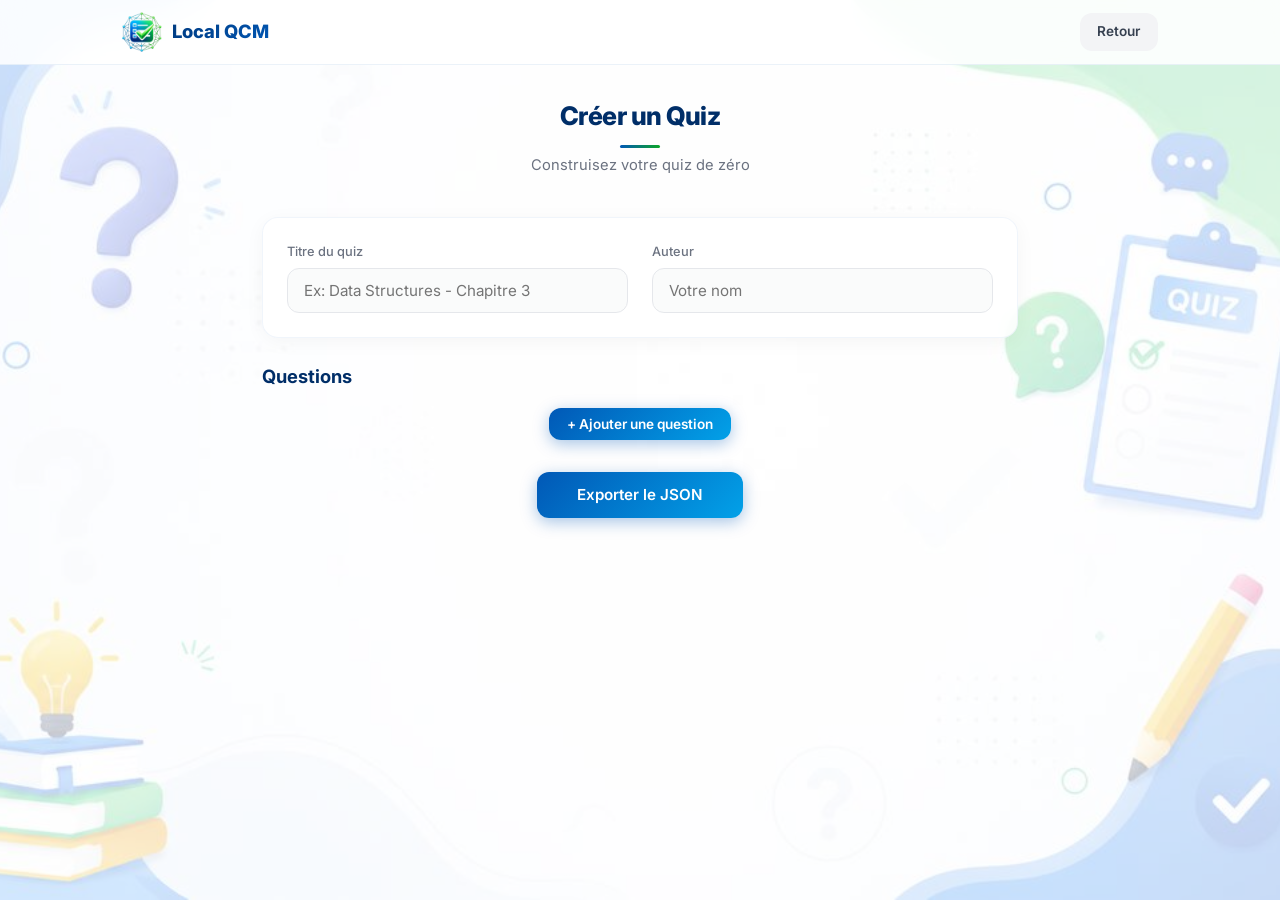
==== pages/creer.html @ 414545cc "Create creer.html" ====
<!DOCTYPE html>
<html lang="fr">
<head>
  <meta charset="UTF-8">
  <meta name="viewport" content="width=device-width, initial-scale=1.0">
  <title>Créer un quiz — Local QCM</title>
  <link rel="icon" href="../assets/favicon.ico" type="image/x-icon">
  <link rel="stylesheet" href="../css/global.css">
  <link rel="stylesheet" href="../css/importer.css">
  <style>.upload-zone{display:none}</style>
</head>
<body>

  <!-- ─── HEADER ─── -->
  <header class="header">
    <div class="header-inner">
      <a href="../index.html" class="header-logo">
        <img src="../assets/logo.png" alt="Local QCM">
        <span>Local QCM</span>
      </a>
      <nav class="header-nav">
        <a href="../index.html" class="btn btn-sm btn-back">Retour</a>
      </nav>
    </div>
  </header>

  <main class="page-main">

    <!-- ─── ENTETE DE PAGE ─── -->
    <div class="page-header">
      <h1>Créer un Quiz</h1>
      <p>Construisez votre quiz de zéro</p>
    </div>

    <!-- ─── METADONNEES : titre et auteur ─── -->
    <div class="editor-meta">
      <div class="input-group">
        <label for="quizTitle">Titre du quiz</label>
        <input type="text" id="quizTitle" placeholder="Ex: Data Structures - Chapitre 3">
      </div>
      <div class="input-group">
        <label for="quizAuthor">Auteur</label>
        <input type="text" id="quizAuthor" placeholder="Votre nom">
      </div>
    </div>

    <!-- ─── LISTE DES QUESTIONS ─── -->
    <div class="questions-header">
      <h2>Questions</h2>
    </div>

    <div class="questions-list" id="questionsList"></div>

    <div style="text-align:center; margin-top: 1rem;">
      <button class="btn btn-primary btn-sm" id="addQuestionBtn">+ Ajouter une question</button>
    </div>

    <!-- ─── BOUTON EXPORT ─── -->
    <div class="editor-actions">
      <button class="btn btn-primary" id="exportBtn">Exporter le JSON</button>
    </div>

  </main>

  <script src="../js/creer.js"></script>
</body>
</html>
---- css/global.css ----
/* =============================================
   LOCAL QCM — Styles globaux partages par toutes
   les pages (header, hero, sections, footer)
   ============================================= */

@import url('https://fonts.googleapis.com/css2?family=Inter:wght@400;500;600;700;800;900&display=swap');

/* ─── Reset & Base ─── */

*, *::before, *::after {
  margin: 0;
  padding: 0;
  box-sizing: border-box;
}

html {
  font-size: 16px;
  scroll-behavior: smooth;
}

body {
  font-family: 'Inter', -apple-system, BlinkMacSystemFont, sans-serif;
  background: url('../assets/fond.png') center / cover fixed no-repeat;
  color: #1f2937;
  line-height: 1.6;
  position: relative;
}

body::before {
  content: '';
  position: fixed;
  inset: 0;
  background: rgba(255, 255, 255, 0.75);
  z-index: -1;
}

a {
  text-decoration: none;
  color: inherit;
}

img {
  display: block;
  max-width: 100%;
}

@keyframes fadeUp {
  from { opacity: 0; transform: translateY(24px); }
  to   { opacity: 1; transform: translateY(0); }
}

/* ─── Animations ─── */

@keyframes float {
  0%, 100% { transform: translateY(0) rotate(0deg); }
  33% { transform: translateY(-12px) rotate(1deg); }
  66% { transform: translateY(6px) rotate(-1deg); }
}

@keyframes particleDrift {
  0%   { transform: translate(0, 0) scale(1); opacity: 0; }
  20%  { opacity: 1; }
  80%  { opacity: 1; }
  100% { transform: translate(30px, -60px) scale(0.3); opacity: 0; }
}

@keyframes rippleAnim {
  to { transform: scale(4); opacity: 0; }
}

@keyframes sweep {
  0%   { left: -100%; }
  100% { left: 200%; }
}

@keyframes revealUp {
  from { opacity: 0; transform: translateY(30px); }
  to   { opacity: 1; transform: translateY(0); }
}

/* ─── Progress bar ─── */

.progress-bar {
  position: fixed;
  top: 0;
  left: 0;
  height: 3px;
  background: linear-gradient(90deg, #0158b6, #02a1e8, #0da528, #20d7d0);
  z-index: 999;
  width: 0%;
  transition: width 0.1s linear;
  border-radius: 0 2px 2px 0;
}

/* ─── Scroll reveal ─── */

.reveal {
  opacity: 0;
  animation: revealUp 0.7s cubic-bezier(0.16, 1, 0.3, 1) forwards;
}

.stat.reveal {
  animation-delay: calc(var(--i, 0) * 0.15s);
}

/* ─── Header ─── */

.header {
  position: fixed;
  top: 0;
  left: 0;
  right: 0;
  z-index: 100;
  background: rgba(255, 255, 255, 0.88);
  backdrop-filter: blur(16px);
  border-bottom: 1px solid rgba(1, 88, 182, 0.08);
}

.header-inner {
  max-width: 1100px;
  margin: 0 auto;
  padding: 0 2rem;
  height: 64px;
  display: flex;
  align-items: center;
  justify-content: space-between;
}

.header-logo {
  display: flex;
  align-items: center;
  gap: 0.6rem;
  font-weight: 800;
  font-size: 1.15rem;
  background: linear-gradient(135deg, #002e68, #0158b6);
  -webkit-background-clip: text;
  -webkit-text-fill-color: transparent;
  background-clip: text;
}

.header-logo img {
  width: 40px;
  height: 40px;
  object-fit: contain;
}

.header-nav {
  display: flex;
  align-items: center;
  gap: 1.5rem;
}

.header-nav a:not(.btn) {
  font-size: 0.88rem;
  font-weight: 500;
  color: #6b7280;
  transition: color 0.2s;
}

.header-nav a:not(.btn):hover {
  color: #0158b6;
}

.header-nav a:not(.btn).nav-active {
  color: #0158b6;
  position: relative;
}

.header-nav a:not(.btn).nav-active::after {
  content: '';
  position: absolute;
  bottom: -4px;
  left: 0;
  right: 0;
  height: 2px;
  background: #0158b6;
  border-radius: 1px;
  animation: revealUp 0.3s ease forwards;
}

.nav-github {
  display: inline-flex;
  align-items: center;
  gap: 0.35rem;
}

/* ─── Boutons ─── */

.btn {
  display: inline-flex;
  align-items: center;
  justify-content: center;
  gap: 0.5rem;
  padding: 0.75rem 1.5rem;
  border: none;
  border-radius: 12px;
  font-size: 0.95rem;
  font-weight: 600;
  font-family: inherit;
  cursor: pointer;
  transition: transform 0.15s, box-shadow 0.25s, background 0.25s;
  white-space: nowrap;
  position: relative;
  overflow: hidden;
  isolation: isolate;
}

.btn:active {
  transform: scale(0.97);
}

.btn-sm {
  padding: 0.5rem 1.1rem;
  font-size: 0.85rem;
}

.btn-primary {
  background: linear-gradient(135deg, #0158b6, #02a1e8);
  color: #ffffff;
  box-shadow: 0 4px 16px rgba(1, 88, 182, 0.35);
}

.btn-primary::before {
  content: '';
  position: absolute;
  top: 0;
  left: -100%;
  width: 100%;
  height: 100%;
  background: linear-gradient(90deg, transparent, rgba(255,255,255,0.2), transparent);
  transition: none;
  z-index: 1;
  pointer-events: none;
}

.btn-primary:hover::before {
  animation: sweep 0.6s ease;
}

.btn-primary:hover {
  box-shadow: 0 8px 28px rgba(1, 88, 182, 0.45);
  transform: translateY(-1px);
}

.btn-primary:active {
  transform: scale(0.97);
}

.btn-primary:disabled {
  opacity: 0.5;
  cursor: not-allowed;
  transform: none !important;
  box-shadow: none !important;
}

/* ─── Ripple ─── */

.ripple {
  position: absolute;
  border-radius: 50%;
  background: rgba(255, 255, 255, 0.35);
  pointer-events: none;
  animation: rippleAnim 0.55s cubic-bezier(0.25, 0, 0.3, 1) forwards;
  z-index: 2;
}

/* ─── Hero ─── */

.hero {
  position: relative;
  min-height: 100vh;
  display: flex;
  align-items: center;
  overflow: hidden;
}

.hero-bg {
  position: absolute;
  inset: 0;
  background:
    url('../assets/fond.png') center / cover fixed no-repeat;
  z-index: 0;
}

.hero-bg::before {
  content: '';
  position: absolute;
  inset: 0;
  background:
    radial-gradient(ellipse 100% 70% at 10% 20%, rgba(1, 88, 182, 0.35) 0%, transparent 60%),
    radial-gradient(ellipse 80% 60% at 90% 80%, rgba(13, 165, 40, 0.30) 0%, transparent 50%),
    radial-gradient(ellipse 90% 50% at 70% 10%, rgba(2, 161, 232, 0.30) 0%, transparent 50%),
    radial-gradient(ellipse 70% 40% at 30% 90%, rgba(32, 215, 208, 0.25) 0%, transparent 50%),
    linear-gradient(160deg, rgba(232, 244, 253, 0.70) 0%, rgba(240, 253, 244, 0.70) 40%, rgba(232, 250, 248, 0.70) 70%, rgba(254, 252, 232, 0.70) 100%);
  z-index: 1;
}

.hero-bg::after {
  content: '';
  position: absolute;
  width: 600px;
  height: 600px;
  border-radius: 50%;
  background: radial-gradient(circle, rgba(2, 161, 232, 0.12), rgba(32, 215, 208, 0.06) 50%, transparent 70%);
  top: -150px;
  right: -150px;
  z-index: 2;
  animation: float 14s ease-in-out infinite;
}

.hero-bg .blob2 {
  position: absolute;
  width: 400px;
  height: 400px;
  border-radius: 50%;
  background: radial-gradient(circle, rgba(13, 165, 40, 0.10), transparent 60%);
  bottom: -80px;
  left: -100px;
  z-index: 2;
  animation: float 10s ease-in-out infinite reverse;
}

/* ─── Hero particles ─── */

.hero-particles {
  position: absolute;
  inset: 0;
  z-index: 3;
  pointer-events: none;
  overflow: hidden;
}

.hero-particles .particle {
  position: absolute;
  border-radius: 50%;
  background: radial-gradient(circle, rgba(1, 88, 182, 0.3), transparent 70%);
  animation: particleDrift linear infinite;
  will-change: transform;
}

.hero-inner {
  position: relative;
  z-index: 1;
  max-width: 1100px;
  margin: 0 auto;
  padding: 6rem 2rem 4rem;
  display: flex;
  gap: 4rem;
  align-items: center;
}

.hero-content {
  flex: 1.2;
  animation: fadeUp 0.8s ease;
}

.hero-content h1 {
  font-size: 3rem;
  font-weight: 900;
  line-height: 1.1;
  letter-spacing: -0.03em;
  color: #002e68;
}

.hero-content h1 span {
  background: linear-gradient(135deg, #0da528, #01a2a4);
  -webkit-background-clip: text;
  -webkit-text-fill-color: transparent;
  background-clip: text;
}

.hero-desc {
  font-size: 1.1rem;
  color: #6b7280;
  margin-top: 1.25rem;
  max-width: 480px;
  line-height: 1.7;
}

.hero-stats {
  display: flex;
  gap: 1rem;
  margin-top: 2rem;
}

.stat {
  text-align: center;
  padding: 0.35rem 0.7rem;
  backdrop-filter: blur(8px);
  border-radius: 10px;
  border: 1px solid rgba(255, 255, 255, 0.8);
  min-width: 65px;
}

.stat:nth-child(1) {
  background: rgba(219, 234, 254, 0.6);
}

.stat:nth-child(2) {
  background: rgba(187, 247, 208, 0.6);
}

.stat:nth-child(3) {
  background: rgba(204, 251, 241, 0.6);
}

.stat strong {
  display: block;
  font-size: 1.1rem;
  font-weight: 800;
}

.stat:nth-child(1) strong {
  background: linear-gradient(135deg, #0158b6, #02a1e8);
  -webkit-background-clip: text;
  -webkit-text-fill-color: transparent;
  background-clip: text;
}

.stat:nth-child(2) strong {
  background: linear-gradient(135deg, #0da528, #37de48);
  -webkit-background-clip: text;
  -webkit-text-fill-color: transparent;
  background-clip: text;
}

.stat:nth-child(3) strong {
  background: linear-gradient(135deg, #01a2a4, #20d7d0);
  -webkit-background-clip: text;
  -webkit-text-fill-color: transparent;
  background-clip: text;
}

.stat span {
  font-size: 0.78rem;
  color: #9ca3af;
  font-weight: 500;
}

.hero-join {
  flex: 0.8;
  animation: fadeUp 0.8s ease 0.2s both;
}

.join-card {
  background: rgba(255, 255, 255, 0.88);
  backdrop-filter: blur(16px);
  border-radius: 20px;
  padding: 2rem;
  box-shadow: 0 8px 40px rgba(0, 46, 104, 0.10), 0 2px 8px rgba(0, 46, 104, 0.04);
  border: 1px solid rgba(255, 255, 255, 0.9);
  position: relative;
  overflow: hidden;
}

.join-card::before {
  content: '';
  position: absolute;
  top: 0;
  left: 0;
  right: 0;
  height: 4px;
  background: linear-gradient(90deg, #0158b6, #0da528, #20d7d0);
}

.join-card h2 {
  font-size: 1.1rem;
  font-weight: 700;
  color: #002e68;
  margin-bottom: 1.25rem;
}

.join-form {
  display: flex;
  flex-direction: column;
  gap: 1rem;
}

.input-group {
  position: relative;
}

.input-group label {
  display: block;
  font-size: 0.8rem;
  font-weight: 500;
  color: #6b7280;
  margin-bottom: 0.35rem;
  transition: color 0.2s;
}

.input-group input {
  width: 100%;
  padding: 0.75rem 1rem;
  border: 1.5px solid #e5e7eb;
  border-radius: 12px;
  font-size: 0.95rem;
  font-family: inherit;
  color: #002e68;
  background: rgba(249, 250, 251, 0.8);
  transition: border-color 0.2s, box-shadow 0.2s, background 0.2s, transform 0.2s;
  outline: none;
}

.input-group input:focus {
  border-color: #0158b6;
  background: #ffffff;
  box-shadow: 0 0 0 4px rgba(1, 88, 182, 0.10);
  transform: scale(1.01);
}

.input-group:focus-within label {
  color: #0158b6;
}

.code-input {
  letter-spacing: 0.3em;
  font-weight: 700;
  text-align: center;
  font-size: 1.25rem;
}

.btn-join {
  margin-top: 0.5rem;
}

/* ─── Sections ─── */

.section {
  padding: 5rem 2rem;
  position: relative;
}

.section:nth-child(even) {
  background: rgba(248, 250, 252, 0.7);
}

.section-alt {
  background: linear-gradient(180deg, rgba(232, 244, 253, 0.9), rgba(219, 234, 254, 0.7) 30%, rgba(240, 253, 244, 0.8) 70%, rgba(232, 250, 248, 0.9));
  position: relative;
}

.section-alt::before {
  content: '';
  position: absolute;
  top: 0;
  left: 0;
  right: 0;
  height: 6px;
  background: linear-gradient(90deg, #0158b6, #0da528, #20d7d0, #02a1e8);
}

.section-alt::after {
  content: '';
  position: absolute;
  bottom: 0;
  left: 0;
  right: 0;
  height: 6px;
  background: linear-gradient(90deg, #02a1e8, #20d7d0, #0da528, #0158b6);
}

.section-inner {
  max-width: 1100px;
  margin: 0 auto;
}

.section-title {
  font-size: 2rem;
  font-weight: 800;
  color: #002e68;
  text-align: center;
  letter-spacing: -0.02em;
  position: relative;
}

.section-title::after {
  content: '';
  display: block;
  width: 80px;
  height: 4px;
  background: linear-gradient(90deg, #0158b6, #0da528, #20d7d0);
  border-radius: 2px;
  margin: 0.75rem auto 0;
}

.section-sub {
  text-align: center;
  color: #6b7280;
  font-size: 1rem;
  margin-top: 0.5rem;
  margin-bottom: 3rem;
}

/* ─── Steps ─── */

.steps {
  display: flex;
  gap: 2rem;
}

.step {
  flex: 1;
  text-align: center;
  border-radius: 20px;
  padding: 2.5rem 1.5rem 2rem;
  border: 1px solid rgba(1, 88, 182, 0.08);
  box-shadow: 0 4px 20px rgba(0, 0, 0, 0.04);
  transition: transform 0.3s, box-shadow 0.3s;
  position: relative;
  overflow: hidden;
  transform-style: preserve-3d;
  perspective: 800px;
  transform: perspective(800px) rotateX(var(--rx, 0deg)) rotateY(var(--ry, 0deg));
}

.step:nth-child(1) {
  background: linear-gradient(180deg, rgba(239, 246, 255, 0.85), rgba(219, 234, 254, 0.7));
  border-color: rgba(1, 88, 182, 0.12);
}

.step:nth-child(2) {
  background: linear-gradient(180deg, rgba(240, 253, 244, 0.85), rgba(220, 252, 231, 0.7));
  border-color: rgba(13, 165, 40, 0.12);
}

.step:nth-child(3) {
  background: linear-gradient(180deg, rgba(240, 253, 250, 0.85), rgba(204, 251, 241, 0.7));
  border-color: rgba(1, 162, 164, 0.12);
}

.step::before {
  content: '';
  position: absolute;
  top: 0;
  left: 0;
  right: 0;
  height: 4px;
  background: linear-gradient(90deg, #0158b6, #02a1e8);
  border-radius: 20px 20px 0 0;
  z-index: 2;
}

.step::after {
  content: '';
  position: absolute;
  inset: 0;
  background: radial-gradient(circle at var(--gx, 50%) var(--gy, 50%), rgba(255,255,255,0.3), transparent 60%);
  pointer-events: none;
  opacity: 0;
  transition: opacity 0.35s;
  border-radius: inherit;
}

.step:hover::after {
  opacity: 1;
}

.step > * {
  position: relative;
  z-index: 1;
}

.step:nth-child(2)::before {
  background: linear-gradient(90deg, #0da528, #37de48);
}

.step:nth-child(3)::before {
  background: linear-gradient(90deg, #01a2a4, #20d7d0);
}

.step:hover {
  box-shadow: 0 12px 40px rgba(1, 88, 182, 0.10);
}

.step-num {
  width: 44px;
  height: 44px;
  border-radius: 50%;
  background: linear-gradient(135deg, #0158b6, #02a1e8);
  color: #ffffff;
  font-weight: 800;
  font-size: 1.15rem;
  display: flex;
  align-items: center;
  justify-content: center;
  margin: 0 auto 1rem;
  box-shadow: 0 4px 12px rgba(1, 88, 182, 0.25);
}

.step:nth-child(2) .step-num {
  background: linear-gradient(135deg, #0da528, #37de48);
  box-shadow: 0 4px 12px rgba(13, 165, 40, 0.25);
}

.step:nth-child(3) .step-num {
  background: linear-gradient(135deg, #01a2a4, #20d7d0);
  box-shadow: 0 4px 12px rgba(1, 162, 164, 0.25);
}

.step img {
  width: 40px;
  height: 40px;
  object-fit: contain;
  margin: 0 auto 0.75rem;
  opacity: 0.7;
}

.step h3 {
  font-size: 1.05rem;
  font-weight: 700;
  color: #002e68;
  margin-bottom: 0.5rem;
}

.step p {
  font-size: 0.88rem;
  color: #6b7280;
  line-height: 1.6;
}

/* ─── Features ─── */

.features {
  display: flex;
  flex-wrap: wrap;
  gap: 1.5rem;
}

.feature {
  flex: 1 1 calc(33.333% - 1rem);
  border-radius: 16px;
  padding: 1.75rem;
  border: 1px solid rgba(1, 88, 182, 0.06);
  transition: box-shadow 0.3s, transform 0.25s;
  position: relative;
  overflow: hidden;
  transform-style: preserve-3d;
  perspective: 800px;
  transform: perspective(800px) rotateX(var(--rx, 0deg)) rotateY(var(--ry, 0deg));
}

.feature:nth-child(1),
.feature:nth-child(4) {
  background: linear-gradient(135deg, rgba(239, 246, 255, 0.85), rgba(232, 244, 253, 0.7));
}

.feature:nth-child(2),
.feature:nth-child(5) {
  background: linear-gradient(135deg, rgba(240, 253, 244, 0.85), rgba(232, 250, 240, 0.7));
}

.feature:nth-child(3),
.feature:nth-child(6) {
  background: linear-gradient(135deg, rgba(240, 253, 250, 0.85), rgba(232, 250, 248, 0.7));
}

.feature::before {
  content: '';
  position: absolute;
  top: 0;
  left: 0;
  width: 4px;
  height: 100%;
  background: linear-gradient(180deg, #0158b6, #02a1e8);
  border-radius: 0 4px 4px 0;
  opacity: 0;
  transition: opacity 0.3s;
}

.feature:nth-child(2)::before,
.feature:nth-child(5)::before {
  background: linear-gradient(180deg, #0da528, #37de48);
}

.feature:nth-child(3)::before,
.feature:nth-child(6)::before {
  background: linear-gradient(180deg, #01a2a4, #20d7d0);
}

.feature:hover {
  box-shadow: 0 12px 32px rgba(0, 46, 104, 0.07);
}

.feature:hover::before {
  opacity: 1;
}

.feature::after {
  content: '';
  position: absolute;
  inset: 0;
  background: radial-gradient(circle at var(--gx, 50%) var(--gy, 50%), rgba(255,255,255,0.25), transparent 60%);
  pointer-events: none;
  opacity: 0;
  transition: opacity 0.35s;
  border-radius: inherit;
}

.feature:hover::after {
  opacity: 1;
}

.feature > * {
  position: relative;
  z-index: 1;
}

.feature-icon {
  width: 44px;
  height: 44px;
  border-radius: 12px;
  display: flex;
  align-items: center;
  justify-content: center;
  margin-bottom: 1rem;
  transition: transform 0.3s, box-shadow 0.3s;
}

.feature:nth-child(1) .feature-icon,
.feature:nth-child(4) .feature-icon {
  background: linear-gradient(135deg, #dbeafe, #bfdbfe);
}

.feature:nth-child(2) .feature-icon,
.feature:nth-child(5) .feature-icon {
  background: linear-gradient(135deg, #bbf7d0, #86efac);
}

.feature:nth-child(3) .feature-icon,
.feature:nth-child(6) .feature-icon {
  background: linear-gradient(135deg, #ccfbf1, #99f6e4);
}

.feature:hover .feature-icon {
  transform: scale(1.08);
  box-shadow: 0 4px 12px rgba(1, 88, 182, 0.12);
}

.feature-icon img {
  width: 22px;
  height: 22px;
  object-fit: contain;
  opacity: 0.7;
}

.feature h3 {
  font-size: 1rem;
  font-weight: 700;
  color: #002e68;
  margin-bottom: 0.4rem;
}

.feature p {
  font-size: 0.88rem;
  color: #6b7280;
  line-height: 1.6;
}

/* ─── Teacher Cards ─── */

.cards-grid {
  display: flex;
  gap: 1.5rem;
  justify-content: center;
}

.cards-grid .tile {
  flex: 1;
  max-width: 280px;
}

.tile {
  border: 2px solid rgba(1, 88, 182, 0.10);
  border-radius: 20px;
  padding: 2.25rem 1rem;
  text-align: center;
  cursor: pointer;
  transition: all 0.3s;
  text-decoration: none;
  display: flex;
  flex-direction: column;
  align-items: center;
  gap: 0.75rem;
  position: relative;
  overflow: hidden;
  transform-style: preserve-3d;
  perspective: 800px;
  transform: perspective(800px) rotateX(var(--rx, 0deg)) rotateY(var(--ry, 0deg));
}

.tile::before {
  content: '';
  position: absolute;
  inset: 0;
  background: radial-gradient(circle at var(--gx, 50%) var(--gy, 50%), rgba(255,255,255,0.35), transparent 60%);
  pointer-events: none;
  opacity: 0;
  transition: opacity 0.35s;
  z-index: 1;
  border-radius: inherit;
}

.tile:hover::before {
  opacity: 1;
}

.tile:nth-child(1) {
  background: linear-gradient(180deg, #dbeafe, rgba(255, 255, 255, 0.85));
  border-color: rgba(1, 88, 182, 0.15);
}

.tile:nth-child(2) {
  background: linear-gradient(180deg, #bbf7d0, rgba(255, 255, 255, 0.85));
  border-color: rgba(13, 165, 40, 0.15);
}

.tile:nth-child(3) {
  background: linear-gradient(180deg, #ccfbf1, rgba(255, 255, 255, 0.85));
  border-color: rgba(1, 162, 164, 0.15);
}

.tile::after {
  content: '';
  position: absolute;
  bottom: 0;
  left: 0;
  right: 0;
  height: 5px;
  background: linear-gradient(90deg, #0158b6, #02a1e8);
  border-radius: 0 0 20px 20px;
  opacity: 0;
  transition: opacity 0.3s;
}

.tile:nth-child(2)::after {
  background: linear-gradient(90deg, #0da528, #37de48);
}

.tile:nth-child(3)::after {
  background: linear-gradient(90deg, #01a2a4, #20d7d0);
}

.tile:hover {
  border-color: rgba(1, 88, 182, 0.25);
  box-shadow: 0 16px 40px rgba(1, 88, 182, 0.15);
  transform: perspective(800px) rotateX(var(--rx, 0deg)) rotateY(var(--ry, 0deg)) translateY(-4px);
}

.tile:hover img {
  transform: scale(1.2);
}

.tile:hover::after {
  opacity: 1;
}

.tile:active {
  transform: perspective(800px) rotateX(var(--rx, 0deg)) rotateY(var(--ry, 0deg)) scale(0.96);
}

.tile img {
  width: 52px;
  height: 52px;
  object-fit: contain;
  opacity: 0.95;
  transition: transform 0.3s;
  will-change: transform;
}

.tile span {
  font-size: 1rem;
  font-weight: 800;
  color: #002e68;
  line-height: 1.3;
}

.tile-sub {
  font-size: 0.78rem;
  color: #6b7280;
  font-weight: 500;
}

/* ─── Footer ─── */

.footer {
  background: linear-gradient(135deg, rgba(0, 46, 104, 0.95), rgba(0, 26, 61, 0.95));
  backdrop-filter: blur(8px);
  color: #d1d5db;
  padding: 3.5rem 2rem;
  text-align: center;
  position: relative;
  overflow: hidden;
}

.footer::before {
  content: '';
  position: absolute;
  top: 0;
  left: 0;
  right: 0;
  height: 4px;
  background: linear-gradient(90deg, #0158b6, #0da528, #20d7d0);
}

.footer-inner {
  max-width: 1100px;
  margin: 0 auto;
  position: relative;
}

.footer-brand {
  display: flex;
  align-items: center;
  justify-content: center;
  gap: 0.6rem;
  font-weight: 700;
  font-size: 1rem;
  color: #ffffff;
  margin-bottom: 0.75rem;
}

.footer-brand img {
  width: 28px;
  height: 28px;
  object-fit: contain;
}

.footer-text {
  font-size: 0.85rem;
  color: #94a3b8;
  line-height: 1.6;
  margin-bottom: 1rem;
}

.footer-text a {
  color: #60a5fa;
  transition: color 0.2s;
}

.footer-text a:hover {
  color: #93c5fd;
  text-decoration: underline;
}

.footer-copy {
  font-size: 0.78rem;
  color: #64748b;
}

/* ─── Responsive ─── */

@media (max-width: 900px) {
  .hero-inner {
    flex-direction: column;
    gap: 2.5rem;
    padding-top: 5rem;
  }

  .hero-content {
    text-align: center;
  }

  .hero-content h1 {
    font-size: 2.2rem;
  }

  .hero-desc {
    max-width: 100%;
  }

  .hero-stats {
    justify-content: center;
  }

  .hero-join {
    width: 100%;
    max-width: 400px;
  }

  .steps {
    flex-direction: column;
  }

  .feature {
    flex: 1 1 100%;
  }

  .cards-grid {
    flex-direction: column;
    align-items: center;
  }

  .cards-grid .tile {
    max-width: 100%;
    width: 100%;
  }
}

@media (max-width: 640px) {
  .header-nav a:not(.btn) {
    display: none;
  }

  .hero-content h1 {
    font-size: 1.8rem;
  }

  .hero-stats {
    flex-wrap: wrap;
    gap: 0.75rem;
  }

  .stat {
    flex: 1;
    min-width: 80px;
    padding: 0.5rem 0.75rem;
  }

  .stat strong {
    font-size: 1.2rem;
  }

  .section {
    padding: 3rem 1.25rem;
  }

  .section-title {
    font-size: 1.5rem;
  }
}
---- css/importer.css ----
/* =============================================
   LOCAL QCM — Editeur de quiz (creer.html, importer.html)
   Styles du formulaire de creation, de la zone
   d'import, des cartes questions et reponses
   ============================================= */

/* ─── Page Layout ─── */

.page-main {
  padding: 6rem 2rem 4rem;
  max-width: 820px;
  margin: 0 auto;
}

.page-header {
  text-align: center;
  margin-bottom: 2.5rem;
}

.page-header h1 {
  font-size: 1.6rem;
  font-weight: 800;
  color: #002e68;
  letter-spacing: -0.02em;
  position: relative;
  display: inline-block;
}

.page-header h1::after {
  content: '';
  display: block;
  width: 40px;
  height: 3px;
  background: linear-gradient(90deg, #0158b6, #0da528);
  border-radius: 2px;
  margin: 0.5rem auto 0;
}

.page-header p {
  font-size: 0.92rem;
  color: #6b7280;
  margin-top: 0.35rem;
}

.btn-back {
  background: #f3f4f6;
  color: #374151;
  box-shadow: none;
}

.btn-back:hover {
  background: #e5e7eb;
  color: #0158b6;
}

/* ─── Upload Zone ─── */

.upload-zone {
  border: 2px dashed #93c5fd;
  border-radius: 20px;
  padding: 3rem 2rem;
  text-align: center;
  cursor: pointer;
  transition: border-color 0.3s, background 0.3s, transform 0.2s;
  background: linear-gradient(135deg, rgba(239, 246, 255, 0.85), rgba(232, 244, 253, 0.7), rgba(240, 253, 244, 0.7));
  margin-bottom: 2.5rem;
}

.upload-zone:hover,
.upload-zone.dragover {
  border-color: #0158b6;
  background: linear-gradient(135deg, rgba(219, 234, 254, 0.9), rgba(191, 219, 254, 0.8), rgba(187, 247, 208, 0.8));
  transform: scale(1.01);
}

.upload-zone img {
  width: 48px;
  height: 48px;
  object-fit: contain;
  margin: 0 auto 1rem;
  opacity: 0.5;
}

.upload-zone .upload-title {
  font-size: 1.05rem;
  font-weight: 600;
  color: #374151;
  margin-bottom: 0.25rem;
}

.upload-zone .upload-sub {
  font-size: 0.85rem;
  color: #9ca3af;
  margin-bottom: 1rem;
}

.upload-input {
  display: none;
}

/* ─── Editor Section ─── */

.editor-section {
  animation: fadeIn 0.3s ease;
}

@keyframes fadeIn {
  from { opacity: 0; transform: translateY(10px); }
  to   { opacity: 1; transform: translateY(0); }
}

.editor-meta {
  background: rgba(255, 255, 255, 0.85);
  backdrop-filter: blur(8px);
  border: 1px solid rgba(1, 88, 182, 0.06);
  border-radius: 16px;
  padding: 1.5rem;
  display: flex;
  gap: 1.5rem;
  margin-bottom: 1.5rem;
  box-shadow: 0 4px 20px rgba(0, 0, 0, 0.04);
}

.editor-meta .input-group {
  flex: 1;
}

/* ─── Questions ─── */

.questions-header {
  display: flex;
  align-items: center;
  justify-content: space-between;
  margin-bottom: 1rem;
}

.questions-header h2 {
  font-size: 1.15rem;
  font-weight: 700;
  color: #002e68;
}

.question-card {
  background: rgba(255, 255, 255, 0.85);
  backdrop-filter: blur(8px);
  border: 1px solid rgba(1, 88, 182, 0.06);
  border-radius: 16px;
  padding: 1.5rem;
  margin-bottom: 1rem;
  box-shadow: 0 4px 20px rgba(0, 0, 0, 0.04);
  transition: box-shadow 0.3s, transform 0.2s;
  position: relative;
}

.question-card::before {
  content: '';
  position: absolute;
  top: 0;
  left: 16px;
  right: 16px;
  height: 3px;
  background: linear-gradient(90deg, #0158b6, #02a1e8);
  border-radius: 0 0 4px 4px;
}

.question-card:hover {
  box-shadow: 0 8px 28px rgba(0, 46, 104, 0.08);
  transform: translateY(-1px);
}

.question-card-header {
  display: flex;
  align-items: center;
  justify-content: space-between;
  margin-bottom: 1rem;
}

.question-card-header .q-num {
  font-size: 0.8rem;
  font-weight: 700;
  color: #0158b6;
  text-transform: uppercase;
  letter-spacing: 0.04em;
}

.question-card-header .q-actions {
  display: flex;
  gap: 0.5rem;
}

.btn-icon {
  width: 32px;
  height: 32px;
  border: none;
  border-radius: 8px;
  background: #f3f4f6;
  cursor: pointer;
  display: flex;
  align-items: center;
  justify-content: center;
  transition: background 0.2s, color 0.2s, transform 0.15s;
  font-size: 0.9rem;
  color: #6b7280;
}

.btn-icon:hover {
  background: #fee2e2;
  color: #ef4444;
  transform: scale(1.05);
}

.question-card .input-group {
  margin-bottom: 0.75rem;
}

.answers-group {
  display: flex;
  flex-direction: column;
  gap: 0.5rem;
  padding-left: 0.5rem;
  border-left: 3px solid #e5e7eb;
}

.answer-row {
  display: flex;
  align-items: center;
  gap: 0.5rem;
}

.answer-row .radio-marker {
  width: 20px;
  height: 20px;
  border-radius: 50%;
  border: 2px solid #d1d5db;
  flex-shrink: 0;
  display: flex;
  align-items: center;
  justify-content: center;
  transition: border-color 0.2s, background 0.2s, transform 0.15s;
  cursor: pointer;
  font-size: 0.65rem;
  color: transparent;
}

.answer-row .radio-marker.correct {
  border-color: #0da528;
  background: linear-gradient(135deg, #0da528, #37de48);
  color: #ffffff;
  box-shadow: 0 0 8px rgba(13, 165, 40, 0.3);
}

.answer-row .radio-marker:hover {
  transform: scale(1.1);
}

.answer-row input[type="text"] {
  flex: 1;
  padding: 0.6rem 0.75rem;
  border: 1.5px solid #e5e7eb;
  border-radius: 10px;
  font-size: 0.9rem;
  font-family: inherit;
  color: #002e68;
  background: #f9fafb;
  transition: border-color 0.2s, box-shadow 0.2s, background 0.2s;
  outline: none;
}

.answer-row input[type="text"]:focus {
  border-color: #0158b6;
  box-shadow: 0 0 0 3px rgba(1, 88, 182, 0.10);
  background: #ffffff;
}

.answer-row .btn-icon {
  width: 28px;
  height: 28px;
  font-size: 0.8rem;
}

.add-answer-btn {
  background: none;
  border: none;
  background: linear-gradient(135deg, #0158b6, #02a1e8);
  -webkit-background-clip: text;
  -webkit-text-fill-color: transparent;
  background-clip: text;
  font-weight: 600;
  font-size: 0.85rem;
  font-family: inherit;
  cursor: pointer;
  padding: 0.5rem 0;
  text-align: left;
  transition: opacity 0.2s;
}

.add-answer-btn:hover {
  opacity: 0.7;
}

/* ─── Editor Actions ─── */

.editor-actions {
  margin-top: 2rem;
  text-align: center;
}

.editor-actions .btn {
  padding: 0.85rem 2.5rem;
}

/* ─── Responsive ─── */

@media (max-width: 640px) {
  .page-main {
    padding: 5rem 1.25rem 3rem;
  }

  .editor-meta {
    flex-direction: column;
    gap: 1rem;
  }

  .questions-header {
    flex-direction: column;
    align-items: flex-start;
    gap: 0.75rem;
  }
}
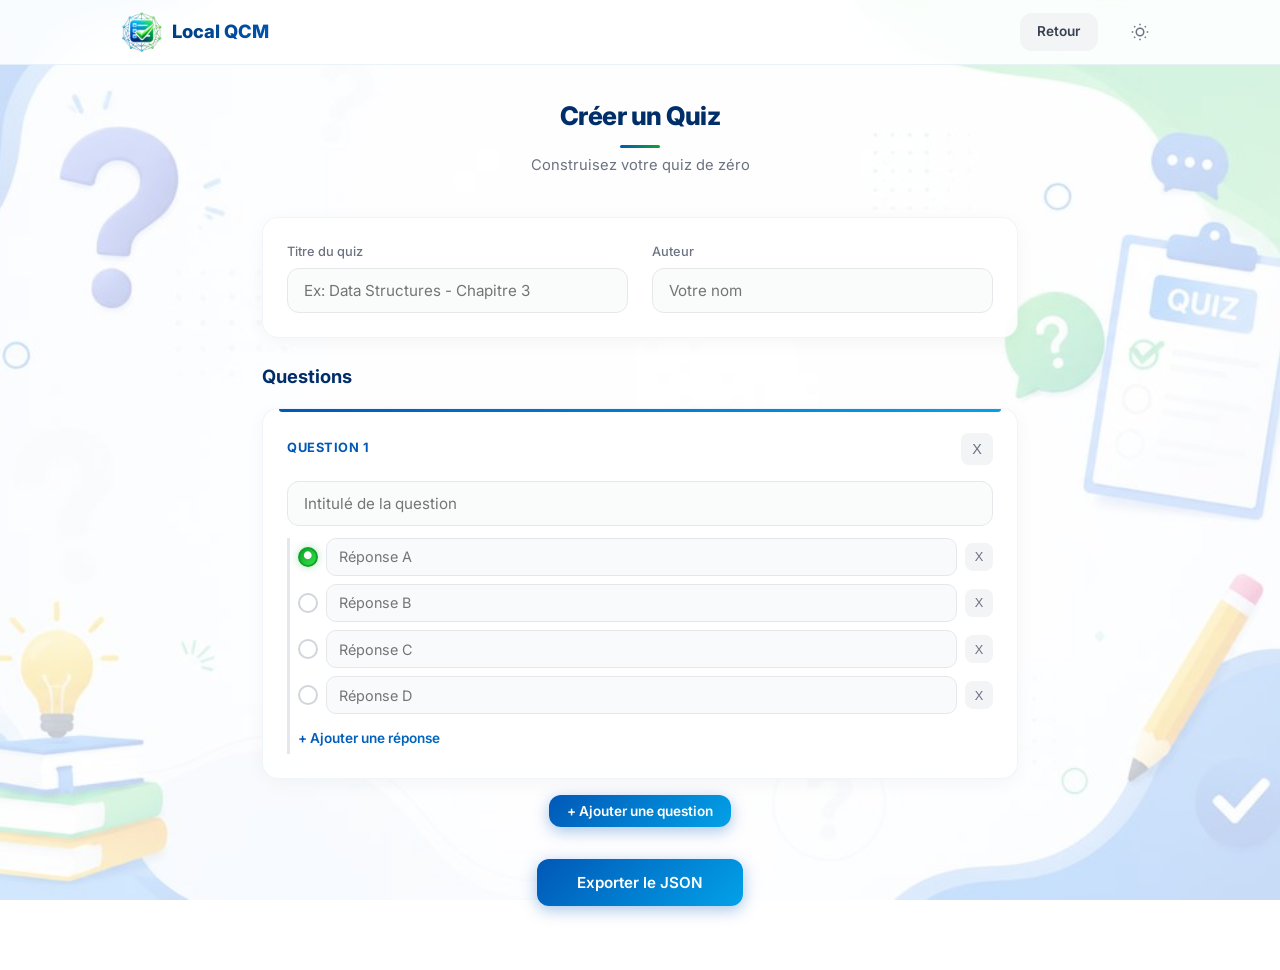
==== commit 9a5697fe: "Mode sombre sur toutes les pages + overrides CSS" ====
--- a/pages/creer.html
+++ b/pages/creer.html
@@ -20,6 +20,10 @@
       </a>
       <nav class="header-nav">
         <a href="../index.html" class="btn btn-sm btn-back">Retour</a>
+        <button class="theme-toggle" id="themeToggle" aria-label="Basculer mode sombre">
+          <svg class="sun-icon" width="18" height="18" viewBox="0 0 24 24" fill="none" stroke="currentColor" stroke-width="2"><circle cx="12" cy="12" r="5"/><path d="M12 1v2M12 21v2M4.22 4.22l1.42 1.42M18.36 18.36l1.42 1.42M1 12h2M21 12h2M4.22 19.78l1.42-1.42M18.36 5.64l1.42-1.42"/></svg>
+          <svg class="moon-icon" width="18" height="18" viewBox="0 0 24 24" fill="none" stroke="currentColor" stroke-width="2" style="display:none;"><path d="M21 12.79A9 9 0 1 1 11.21 3 7 7 0 0 0 21 12.79z"/></svg>
+        </button>
       </nav>
     </div>
   </header>
@@ -62,6 +66,7 @@
 
   </main>
 
+  <script src="../js/animate.js"></script>
   <script src="../js/creer.js"></script>
 </body>
 </html>
--- a/css/global.css
+++ b/css/global.css
@@ -182,6 +182,25 @@
   display: inline-flex;
   align-items: center;
   gap: 0.35rem;
+}
+
+.theme-toggle {
+  display: inline-flex;
+  align-items: center;
+  justify-content: center;
+  width: 36px;
+  height: 36px;
+  border: none;
+  border-radius: 10px;
+  background: transparent;
+  color: #6b7280;
+  cursor: pointer;
+  transition: background 0.2s, color 0.2s;
+}
+
+.theme-toggle:hover {
+  background: rgba(1, 88, 182, 0.08);
+  color: #0158b6;
 }
 
 /* ─── Boutons ─── */
@@ -1129,3 +1148,411 @@
     font-size: 1.5rem;
   }
 }
+
+/* ════════════════════════════════════════
+   MODE SOMBRE
+   ════════════════════════════════════════ */
+
+body.dark-mode {
+  --bg-body: #0f172a;
+  --bg-overlay: rgba(15, 23, 42, 0.88);
+  --text-primary: #e2e8f0;
+  --text-secondary: #94a3b8;
+  --card-bg: rgba(30, 41, 59, 0.9);
+  --header-bg: rgba(15, 23, 42, 0.92);
+  --border-color: #334155;
+}
+
+body.dark-mode {
+  color: var(--text-primary);
+}
+
+body.dark-mode::before {
+  background: var(--bg-overlay);
+}
+
+body.dark-mode .header {
+  background: var(--header-bg);
+  border-bottom-color: rgba(148, 163, 184, 0.08);
+}
+
+body.dark-mode .hero-bg::before {
+  background:
+    radial-gradient(ellipse 100% 70% at 10% 20%, rgba(1, 88, 182, 0.25) 0%, transparent 60%),
+    radial-gradient(ellipse 80% 60% at 90% 80%, rgba(13, 165, 40, 0.20) 0%, transparent 50%),
+    radial-gradient(ellipse 90% 50% at 70% 10%, rgba(2, 161, 232, 0.20) 0%, transparent 50%),
+    radial-gradient(ellipse 70% 40% at 30% 90%, rgba(32, 215, 208, 0.15) 0%, transparent 50%),
+    linear-gradient(160deg, rgba(15, 23, 42, 0.85) 0%, rgba(15, 23, 42, 0.80) 40%, rgba(15, 23, 42, 0.85) 100%);
+}
+
+body.dark-mode .hero-content h1 {
+  color: #f1f5f9;
+}
+
+body.dark-mode .hero-desc,
+body.dark-mode .section-sub,
+body.dark-mode .step p,
+body.dark-mode .feature p {
+  color: var(--text-secondary);
+}
+
+body.dark-mode .join-card {
+  background: var(--card-bg);
+  border-color: rgba(148, 163, 184, 0.1);
+}
+
+body.dark-mode .join-card h2 {
+  color: #f1f5f9;
+}
+
+body.dark-mode .input-group label {
+  color: var(--text-secondary);
+}
+
+body.dark-mode .input-group input {
+  background: rgba(30, 41, 59, 0.8);
+  border-color: var(--border-color);
+  color: #f1f5f9;
+}
+
+body.dark-mode .input-group input:focus {
+  background: rgba(30, 41, 59, 0.95);
+  border-color: #0158b6;
+}
+
+body.dark-mode .stat {
+  border-color: rgba(148, 163, 184, 0.15);
+}
+
+body.dark-mode .stat span {
+  color: var(--text-secondary);
+}
+
+body.dark-mode .section {
+  background: transparent;
+}
+
+body.dark-mode .section-alt {
+  background: linear-gradient(180deg, rgba(30, 41, 59, 0.8), rgba(15, 23, 42, 0.6) 30%, rgba(30, 41, 59, 0.7) 70%, rgba(15, 23, 42, 0.8));
+}
+
+body.dark-mode .section-title {
+  color: #f1f5f9;
+}
+
+body.dark-mode .step {
+  background: rgba(30, 41, 59, 0.6) !important;
+  border-color: rgba(148, 163, 184, 0.1) !important;
+}
+
+body.dark-mode .step h3 {
+  color: #f1f5f9;
+}
+
+body.dark-mode .step-num {
+  box-shadow: 0 4px 12px rgba(1, 88, 182, 0.4);
+}
+
+body.dark-mode .feature {
+  background: rgba(30, 41, 59, 0.5) !important;
+  border-color: rgba(148, 163, 184, 0.08) !important;
+}
+
+body.dark-mode .feature h3 {
+  color: #f1f5f9;
+}
+
+body.dark-mode .tile {
+  background: rgba(30, 41, 59, 0.5) !important;
+  border-color: rgba(148, 163, 184, 0.12) !important;
+}
+
+body.dark-mode .tile span {
+  color: #f1f5f9;
+}
+
+body.dark-mode .tile-sub {
+  color: var(--text-secondary);
+}
+
+body.dark-mode .header-nav a:not(.btn) {
+  color: var(--text-secondary);
+}
+
+body.dark-mode .header-nav a:not(.btn):hover,
+body.dark-mode .header-nav a:not(.btn).nav-active {
+  color: #60a5fa;
+}
+
+body.dark-mode .header-nav a:not(.btn).nav-active::after {
+  background: #60a5fa;
+}
+
+body.dark-mode .theme-toggle {
+  color: #fbbf24;
+}
+
+body.dark-mode .theme-toggle:hover {
+  color: #f59e0b;
+}
+
+body.dark-mode .btn-primary {
+  box-shadow: 0 4px 16px rgba(1, 88, 182, 0.25);
+}
+
+body.dark-mode .footer {
+  background: linear-gradient(135deg, rgba(2, 6, 23, 0.98), rgba(15, 23, 42, 0.98));
+}
+
+body.dark-mode .progress-bar {
+  z-index: 999;
+}
+
+body.dark-mode .page-header h1,
+body.dark-mode .page-header h2 {
+  color: #f1f5f9;
+}
+
+body.dark-mode .page-main {
+  color: var(--text-primary);
+}
+
+body.dark-mode .upload-zone {
+  background: rgba(30, 41, 59, 0.5);
+  border-color: rgba(148, 163, 184, 0.15);
+}
+
+body.dark-mode .upload-zone p,
+body.dark-mode .upload-sub {
+  color: var(--text-secondary);
+}
+
+body.dark-mode .editor-card,
+body.dark-mode .question-card {
+  background: rgba(30, 41, 59, 0.6);
+  border-color: rgba(148, 163, 184, 0.1);
+}
+
+body.dark-mode .question-card h3,
+body.dark-mode .editor-card h3,
+body.dark-mode .editor-card label {
+  color: #f1f5f9;
+}
+
+body.dark-mode .question-card input,
+body.dark-mode .editor-card input,
+body.dark-mode .editor-card textarea {
+  background: rgba(15, 23, 42, 0.6);
+  border-color: var(--border-color);
+  color: #f1f5f9;
+}
+
+body.dark-mode .question-card input:focus,
+body.dark-mode .editor-card input:focus,
+body.dark-mode .editor-card textarea:focus {
+  border-color: #0158b6;
+  background: rgba(15, 23, 42, 0.8);
+}
+
+body.dark-mode .answer-row input {
+  background: rgba(15, 23, 42, 0.6);
+  border-color: var(--border-color);
+  color: #f1f5f9;
+}
+
+body.dark-mode .answer-row .correct-badge {
+  background: rgba(13, 165, 40, 0.2);
+  color: #4ade80;
+}
+
+body.dark-mode .btn-add {
+  color: var(--text-secondary);
+  border-color: rgba(148, 163, 184, 0.15);
+}
+
+body.dark-mode .btn-add:hover {
+  border-color: #0158b6;
+  color: #60a5fa;
+}
+
+body.dark-mode .btn-remove {
+  color: #f87171;
+}
+
+body.dark-mode .editor-header .question-num {
+  color: var(--text-secondary);
+}
+
+body.dark-mode .join-card-wide {
+  background: var(--card-bg);
+  border-color: rgba(148, 163, 184, 0.1);
+}
+
+body.dark-mode .join-card-wide h2,
+body.dark-mode .join-card-wide h3 {
+  color: #f1f5f9;
+}
+
+body.dark-mode .join-card-wide p {
+  color: var(--text-secondary);
+}
+
+body.dark-mode .waiting-card .spinner {
+  border-color: rgba(148, 163, 184, 0.2);
+  border-top-color: #0158b6;
+}
+
+body.dark-mode .final-score {
+  color: #fbbf24;
+}
+
+body.dark-mode .results-card p {
+  color: var(--text-secondary);
+}
+
+body.dark-mode .results-detail table {
+  color: var(--text-primary);
+}
+
+body.dark-mode .results-detail th {
+  color: var(--text-secondary);
+}
+
+body.dark-mode .results-detail tr.me td {
+  background: rgba(1, 88, 182, 0.15);
+}
+
+body.dark-mode .game-answer {
+  background: rgba(30, 41, 59, 0.6);
+  border-color: rgba(148, 163, 184, 0.15);
+  color: var(--text-primary);
+}
+
+body.dark-mode .game-answer:hover:not(:disabled) {
+  background: rgba(1, 88, 182, 0.2);
+  border-color: #0158b6;
+}
+
+body.dark-mode .game-answer.selected {
+  background: rgba(1, 88, 182, 0.3);
+  border-color: #0158b6;
+}
+
+body.dark-mode .game-answer.correct {
+  background: rgba(13, 165, 40, 0.25);
+  border-color: #0da528;
+}
+
+body.dark-mode .game-answer.wrong {
+  background: rgba(239, 68, 68, 0.25);
+  border-color: #ef4444;
+}
+
+body.dark-mode .game-answer.reveal-correct {
+  background: rgba(13, 165, 40, 0.25);
+  border-color: #0da528;
+}
+
+body.dark-mode .game-topbar {
+  color: var(--text-primary);
+}
+
+body.dark-mode .game-timer {
+  color: #fbbf24;
+}
+
+body.dark-mode .game-timer.warning {
+  color: #ef4444;
+}
+
+body.dark-mode .game-question h2 {
+  color: #f1f5f9;
+}
+
+body.dark-mode .game-controls .btn-next {
+  background: rgba(30, 41, 59, 0.6);
+  border-color: rgba(148, 163, 184, 0.15);
+  color: var(--text-primary);
+}
+
+body.dark-mode .game-controls .btn-next:hover {
+  background: rgba(1, 88, 182, 0.2);
+  border-color: #0158b6;
+}
+
+body.dark-mode .game-stats .stat-bar {
+  background: rgba(30, 41, 59, 0.6);
+  color: var(--text-primary);
+}
+
+body.dark-mode .podium-item {
+  background: rgba(30, 41, 59, 0.6);
+  border-color: rgba(148, 163, 184, 0.1);
+}
+
+body.dark-mode .podium-item .name {
+  color: #f1f5f9;
+}
+
+body.dark-mode .podium-item .score {
+  color: #fbbf24;
+}
+
+body.dark-mode .score-table {
+  color: var(--text-primary);
+}
+
+body.dark-mode .score-table th {
+  color: var(--text-secondary);
+  border-color: rgba(148, 163, 184, 0.15);
+}
+
+body.dark-mode .score-table td {
+  border-color: rgba(148, 163, 184, 0.08);
+}
+
+body.dark-mode .score-table tr:hover td {
+  background: rgba(1, 88, 182, 0.08);
+}
+
+body.dark-mode .lobby-players h3 {
+  color: #f1f5f9;
+}
+
+body.dark-mode .player-list li {
+  color: var(--text-primary);
+  border-color: rgba(148, 163, 184, 0.08);
+}
+
+body.dark-mode .player-empty {
+  color: var(--text-secondary);
+}
+
+body.dark-mode .lobby-info {
+  color: var(--text-secondary);
+}
+
+body.dark-mode .pin-label {
+  color: var(--text-secondary);
+}
+
+body.dark-mode .pin-code {
+  color: #f1f5f9;
+}
+
+body.dark-mode .qr-box {
+  background: rgba(255, 255, 255, 0.08);
+  border-color: rgba(148, 163, 184, 0.15);
+}
+
+body.dark-mode .game-feedback {
+  color: var(--text-secondary);
+}
+
+body.dark-mode .btn-back {
+  color: var(--text-secondary) !important;
+}
+
+body.dark-mode .btn-back:hover {
+  color: var(--text-primary) !important;
+}
